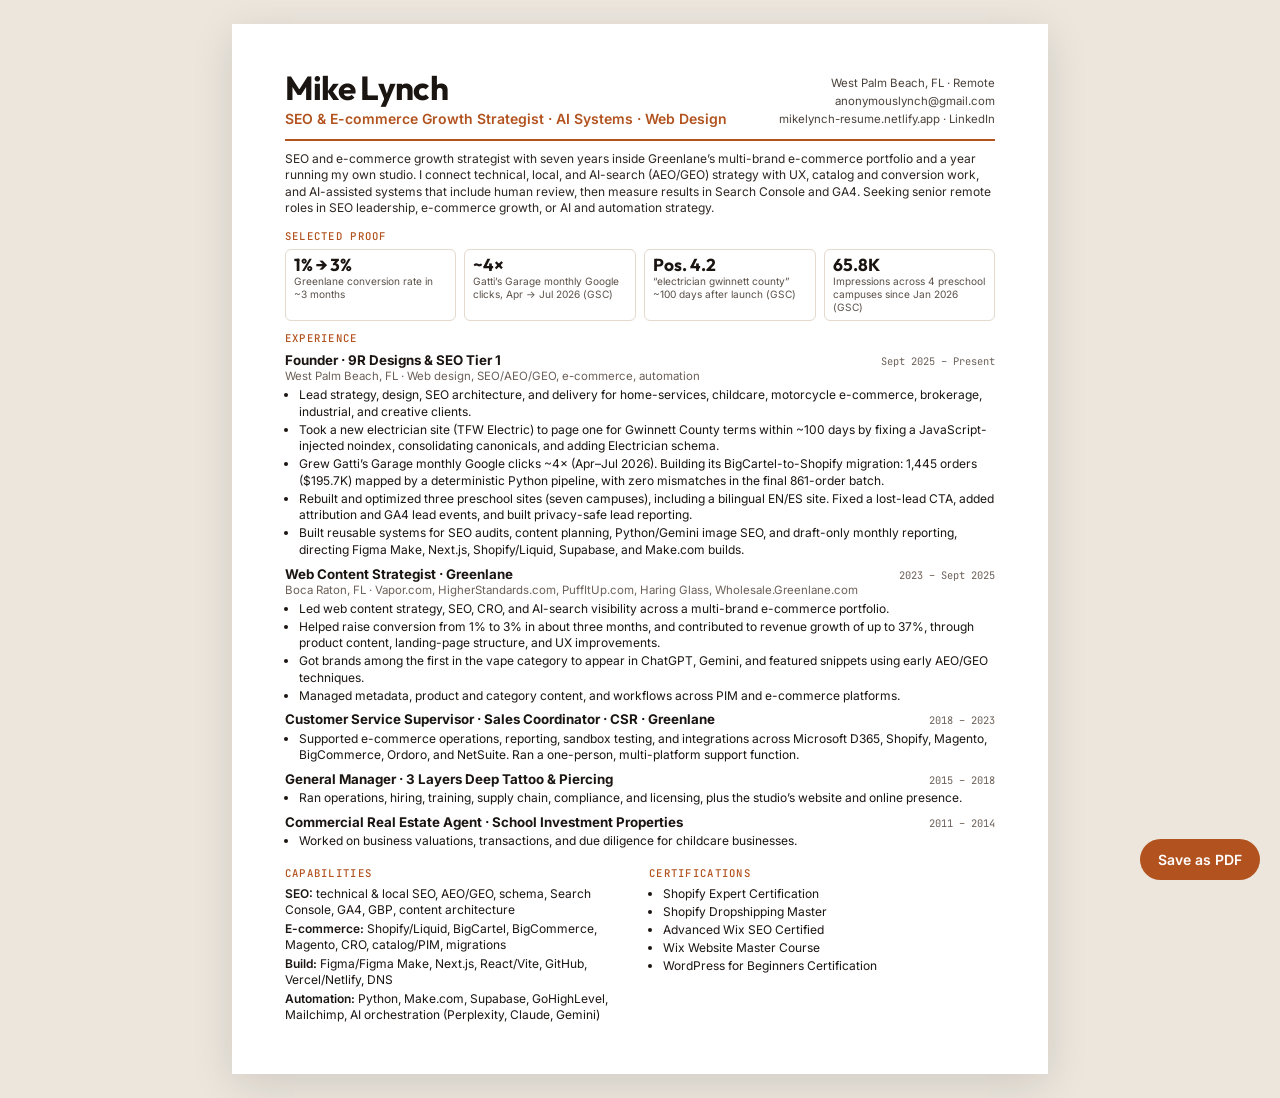
==== resume.html @ 6d274c99 "Proof-led redesign: case studies, role lens, systems explorer, résumé PDF" ====
<!DOCTYPE html>
<html lang="en">
<head>
<meta charset="UTF-8" />
<meta name="viewport" content="width=device-width, initial-scale=1.0" />
<title>Mike Lynch — Résumé</title>
<meta name="robots" content="noindex" />
<link rel="canonical" href="https://mikelynch-resume.netlify.app/" />
<link rel="preconnect" href="https://fonts.googleapis.com" />
<link rel="preconnect" href="https://fonts.gstatic.com" crossorigin />
<link href="https://fonts.googleapis.com/css2?family=Inter:wght@400;500;600;700&family=JetBrains+Mono:wght@500&family=Outfit:wght@600;700;800&display=swap" rel="stylesheet" />
<style>
  @page { size: Letter; margin: 0.4in 0.5in; }
  * { box-sizing: border-box; }
  body { margin: 0; font-family: Inter, system-ui, sans-serif; color: #1b1512; font-size: 9pt; line-height: 1.38; background: #fff; }
  .page { max-width: 8.5in; margin: 0 auto; }
  @media screen { body { background: #ece6dd; padding: 24px 0; } .page { background: #fff; padding: 0.5in 0.55in; box-shadow: 0 10px 40px rgba(0,0,0,.12); } }
  header { display: grid; grid-template-columns: 1fr auto; gap: 12px; align-items: end; padding-bottom: 10px; border-bottom: 2.5px solid #b2531f; }
  h1 { font-family: Outfit, sans-serif; font-size: 25pt; line-height: 1; margin: 0 0 4px; letter-spacing: -0.02em; }
  .title { font-weight: 600; color: #b2531f; font-size: 10.5pt; }
  .contact { text-align: right; font-size: 8.6pt; color: #4b423b; line-height: 1.55; }
  .contact a { color: inherit; text-decoration: none; }
  h2 { font-family: "JetBrains Mono", monospace; font-size: 8pt; text-transform: uppercase; letter-spacing: 0.12em; color: #b2531f; margin: 10px 0 5px; font-weight: 500; }
  .summary { margin-top: 10px; color: #2e2621; }
  .proof { display: grid; grid-template-columns: repeat(4, 1fr); gap: 8px; margin-top: 4px; }
  .proof div { border: 1px solid #e3d9cd; border-radius: 6px; padding: 6px 8px; }
  .proof b { display: block; font-family: Outfit, sans-serif; font-size: 13pt; line-height: 1.1; }
  .proof span { font-size: 7.6pt; color: #5a5048; line-height: 1.3; display: block; }
  .job { margin-bottom: 6px; break-inside: avoid; }
  .job-head { display: flex; justify-content: space-between; gap: 10px; align-items: baseline; }
  .job-head h3 { font-size: 10pt; margin: 0; font-weight: 700; }
  .job-head .date { font-family: "JetBrains Mono", monospace; font-size: 7.8pt; color: #6b6058; white-space: nowrap; }
  .sub { color: #6b6058; font-size: 8.6pt; margin-bottom: 2px; }
  ul { margin: 2px 0 0; padding-left: 14px; }
  li { margin-bottom: 1.5px; }
  .cols { display: grid; grid-template-columns: 1fr 1fr; gap: 4px 18px; }
  .skills p { margin: 0 0 2px; }
  .skills b { font-weight: 600; }
  .projects li b { font-weight: 600; }
  .print-btn { position: fixed; right: 20px; bottom: 20px; background: #b2531f; color: #fff; border: 0; border-radius: 999px; padding: 12px 18px; font: 600 14px Inter, sans-serif; cursor: pointer; }
  @media print { .print-btn { display: none; } }
</style>
</head>
<body>
<div class="page">
  <header>
    <div>
      <h1>Mike Lynch</h1>
      <div class="title">SEO &amp; E-commerce Growth Strategist · AI Systems · Web Design</div>
    </div>
    <div class="contact">
      West Palm Beach, FL · Remote<br />
      <a href="mailto:anonymouslynch@gmail.com">anonymouslynch@gmail.com</a><br />
      <a href="https://mikelynch-resume.netlify.app/">mikelynch-resume.netlify.app</a> · <a href="https://www.linkedin.com/in/michael-lynch-08b52375">LinkedIn</a>
    </div>
  </header>

  <p class="summary">SEO and e-commerce growth strategist with seven years inside Greenlane’s multi-brand e-commerce portfolio and a year running my own studio. I connect technical, local, and AI-search (AEO/GEO) strategy with UX, catalog and conversion work, and AI-assisted systems that include human review, then measure results in Search Console and GA4. Seeking senior remote roles in SEO leadership, e-commerce growth, or AI and automation strategy.</p>

  <h2>Selected proof</h2>
  <div class="proof">
    <div><b>1% → 3%</b><span>Greenlane conversion rate in ~3 months</span></div>
    <div><b>~4×</b><span>Gatti’s Garage monthly Google clicks, Apr → Jul 2026 (GSC)</span></div>
    <div><b>Pos. 4.2</b><span>“electrician gwinnett county” ~100 days after launch (GSC)</span></div>
    <div><b>65.8K</b><span>Impressions across 4 preschool campuses since Jan 2026 (GSC)</span></div>
  </div>

  <h2>Experience</h2>
  <div class="job">
    <div class="job-head"><h3>Founder · 9R Designs &amp; SEO Tier 1</h3><span class="date">Sept 2025 – Present</span></div>
    <div class="sub">West Palm Beach, FL · Web design, SEO/AEO/GEO, e-commerce, automation</div>
    <ul>
      <li>Lead strategy, design, SEO architecture, and delivery for home-services, childcare, motorcycle e-commerce, brokerage, industrial, and creative clients.</li>
      <li>Took a new electrician site (TFW Electric) to page one for Gwinnett County terms within ~100 days by fixing a JavaScript-injected noindex, consolidating canonicals, and adding Electrician schema.</li>
      <li>Grew Gatti’s Garage monthly Google clicks ~4× (Apr–Jul 2026). Building its BigCartel-to-Shopify migration: 1,445 orders ($195.7K) mapped by a deterministic Python pipeline, with zero mismatches in the final 861-order batch.</li>
      <li>Rebuilt and optimized three preschool sites (seven campuses), including a bilingual EN/ES site. Fixed a lost-lead CTA, added attribution and GA4 lead events, and built privacy-safe lead reporting.</li>
      <li>Built reusable systems for SEO audits, content planning, Python/Gemini image SEO, and draft-only monthly reporting, directing Figma Make, Next.js, Shopify/Liquid, Supabase, and Make.com builds.</li>
    </ul>
  </div>
  <div class="job">
    <div class="job-head"><h3>Web Content Strategist · Greenlane</h3><span class="date">2023 – Sept 2025</span></div>
    <div class="sub">Boca Raton, FL · Vapor.com, HigherStandards.com, PuffItUp.com, Haring Glass, Wholesale.Greenlane.com</div>
    <ul>
      <li>Led web content strategy, SEO, CRO, and AI-search visibility across a multi-brand e-commerce portfolio.</li>
      <li>Helped raise conversion from 1% to 3% in about three months, and contributed to revenue growth of up to 37%, through product content, landing-page structure, and UX improvements.</li>
      <li>Got brands among the first in the vape category to appear in ChatGPT, Gemini, and featured snippets using early AEO/GEO techniques.</li>
      <li>Managed metadata, product and category content, and workflows across PIM and e-commerce platforms.</li>
    </ul>
  </div>
  <div class="job">
    <div class="job-head"><h3>Customer Service Supervisor · Sales Coordinator · CSR · Greenlane</h3><span class="date">2018 – 2023</span></div>
    <ul>
      <li>Supported e-commerce operations, reporting, sandbox testing, and integrations across Microsoft D365, Shopify, Magento, BigCommerce, Ordoro, and NetSuite. Ran a one-person, multi-platform support function.</li>
    </ul>
  </div>
  <div class="job">
    <div class="job-head"><h3>General Manager · 3 Layers Deep Tattoo &amp; Piercing</h3><span class="date">2015 – 2018</span></div>
    <ul><li>Ran operations, hiring, training, supply chain, compliance, and licensing, plus the studio’s website and online presence.</li></ul>
  </div>
  <div class="job">
    <div class="job-head"><h3>Commercial Real Estate Agent · School Investment Properties</h3><span class="date">2011 – 2014</span></div>
    <ul><li>Worked on business valuations, transactions, and due diligence for childcare businesses.</li></ul>
  </div>

  <div class="cols">
    <div class="skills">
      <h2>Capabilities</h2>
      <p><b>SEO:</b> technical &amp; local SEO, AEO/GEO, schema, Search Console, GA4, GBP, content architecture</p>
      <p><b>E-commerce:</b> Shopify/Liquid, BigCartel, BigCommerce, Magento, CRO, catalog/PIM, migrations</p>
      <p><b>Build:</b> Figma/Figma Make, Next.js, React/Vite, GitHub, Vercel/Netlify, DNS</p>
      <p><b>Automation:</b> Python, Make.com, Supabase, GoHighLevel, Mailchimp, AI orchestration (Perplexity, Claude, Gemini)</p>
    </div>
    <div>
      <h2>Certifications</h2>
      <ul>
        <li>Shopify Expert Certification</li>
        <li>Shopify Dropshipping Master</li>
        <li>Advanced Wix SEO Certified</li>
        <li>Wix Website Master Course</li>
        <li>WordPress for Beginners Certification</li>
      </ul>
    </div>
  </div>
</div>
<button class="print-btn" type="button" onclick="window.print()">Save as PDF</button>
</body>
</html>
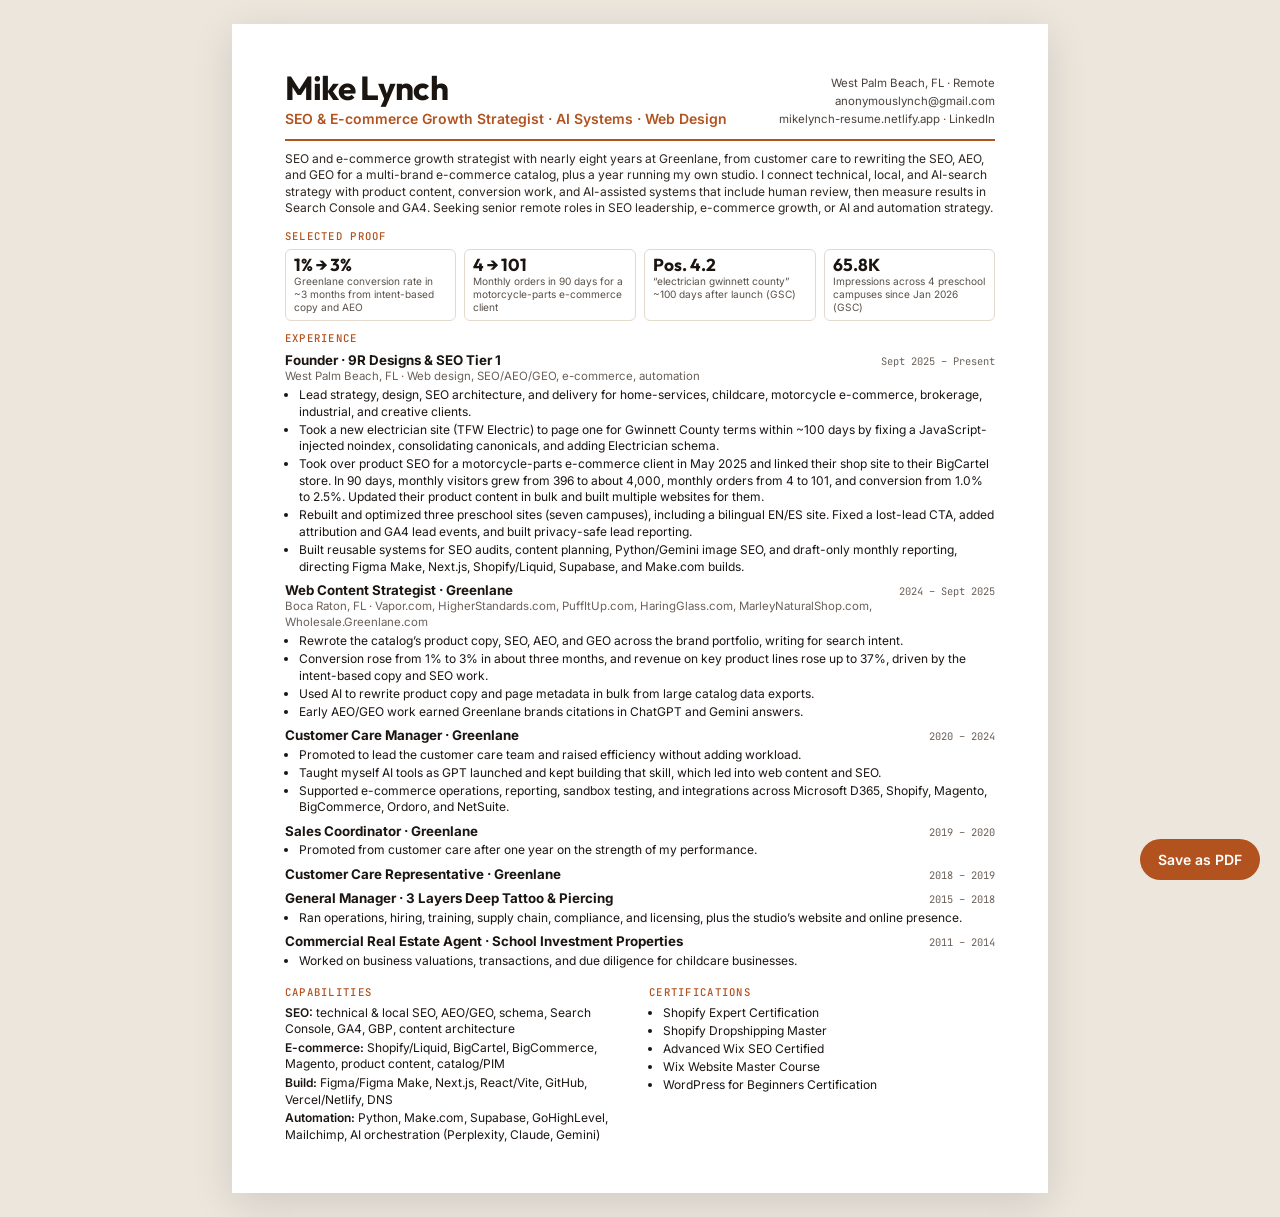
==== commit 88ef0679: "Align resume.html with tailored resumes: accurate Greenlane titles/dates, anonymize moto client, dro" ====
--- a/resume.html
+++ b/resume.html
@@ -55,12 +55,12 @@
     </div>
   </header>
 
-  <p class="summary">SEO and e-commerce growth strategist with seven years inside Greenlane’s multi-brand e-commerce portfolio and a year running my own studio. I connect technical, local, and AI-search (AEO/GEO) strategy with UX, catalog and conversion work, and AI-assisted systems that include human review, then measure results in Search Console and GA4. Seeking senior remote roles in SEO leadership, e-commerce growth, or AI and automation strategy.</p>
+  <p class="summary">SEO and e-commerce growth strategist with nearly eight years at Greenlane, from customer care to rewriting the SEO, AEO, and GEO for a multi-brand e-commerce catalog, plus a year running my own studio. I connect technical, local, and AI-search strategy with product content, conversion work, and AI-assisted systems that include human review, then measure results in Search Console and GA4. Seeking senior remote roles in SEO leadership, e-commerce growth, or AI and automation strategy.</p>
 
   <h2>Selected proof</h2>
   <div class="proof">
-    <div><b>1% → 3%</b><span>Greenlane conversion rate in ~3 months</span></div>
-    <div><b>~4×</b><span>Gatti’s Garage monthly Google clicks, Apr → Jul 2026 (GSC)</span></div>
+    <div><b>1% → 3%</b><span>Greenlane conversion rate in ~3 months from intent-based copy and AEO</span></div>
+    <div><b>4 → 101</b><span>Monthly orders in 90 days for a motorcycle-parts e-commerce client</span></div>
     <div><b>Pos. 4.2</b><span>“electrician gwinnett county” ~100 days after launch (GSC)</span></div>
     <div><b>65.8K</b><span>Impressions across 4 preschool campuses since Jan 2026 (GSC)</span></div>
   </div>
@@ -72,26 +72,35 @@
     <ul>
       <li>Lead strategy, design, SEO architecture, and delivery for home-services, childcare, motorcycle e-commerce, brokerage, industrial, and creative clients.</li>
       <li>Took a new electrician site (TFW Electric) to page one for Gwinnett County terms within ~100 days by fixing a JavaScript-injected noindex, consolidating canonicals, and adding Electrician schema.</li>
-      <li>Grew Gatti’s Garage monthly Google clicks ~4× (Apr–Jul 2026). Building its BigCartel-to-Shopify migration: 1,445 orders ($195.7K) mapped by a deterministic Python pipeline, with zero mismatches in the final 861-order batch.</li>
+      <li>Took over product SEO for a motorcycle-parts e-commerce client in May 2025 and linked their shop site to their BigCartel store. In 90 days, monthly visitors grew from 396 to about 4,000, monthly orders from 4 to 101, and conversion from 1.0% to 2.5%. Updated their product content in bulk and built multiple websites for them.</li>
       <li>Rebuilt and optimized three preschool sites (seven campuses), including a bilingual EN/ES site. Fixed a lost-lead CTA, added attribution and GA4 lead events, and built privacy-safe lead reporting.</li>
       <li>Built reusable systems for SEO audits, content planning, Python/Gemini image SEO, and draft-only monthly reporting, directing Figma Make, Next.js, Shopify/Liquid, Supabase, and Make.com builds.</li>
     </ul>
   </div>
   <div class="job">
-    <div class="job-head"><h3>Web Content Strategist · Greenlane</h3><span class="date">2023 – Sept 2025</span></div>
-    <div class="sub">Boca Raton, FL · Vapor.com, HigherStandards.com, PuffItUp.com, Haring Glass, Wholesale.Greenlane.com</div>
+    <div class="job-head"><h3>Web Content Strategist · Greenlane</h3><span class="date">2024 – Sept 2025</span></div>
+    <div class="sub">Boca Raton, FL · Vapor.com, HigherStandards.com, PuffItUp.com, HaringGlass.com, MarleyNaturalShop.com, Wholesale.Greenlane.com</div>
     <ul>
-      <li>Led web content strategy, SEO, CRO, and AI-search visibility across a multi-brand e-commerce portfolio.</li>
-      <li>Helped raise conversion from 1% to 3% in about three months, and contributed to revenue growth of up to 37%, through product content, landing-page structure, and UX improvements.</li>
-      <li>Got brands among the first in the vape category to appear in ChatGPT, Gemini, and featured snippets using early AEO/GEO techniques.</li>
-      <li>Managed metadata, product and category content, and workflows across PIM and e-commerce platforms.</li>
+      <li>Rewrote the catalog’s product copy, SEO, AEO, and GEO across the brand portfolio, writing for search intent.</li>
+      <li>Conversion rose from 1% to 3% in about three months, and revenue on key product lines rose up to 37%, driven by the intent-based copy and SEO work.</li>
+      <li>Used AI to rewrite product copy and page metadata in bulk from large catalog data exports.</li>
+      <li>Early AEO/GEO work earned Greenlane brands citations in ChatGPT and Gemini answers.</li>
     </ul>
   </div>
   <div class="job">
-    <div class="job-head"><h3>Customer Service Supervisor · Sales Coordinator · CSR · Greenlane</h3><span class="date">2018 – 2023</span></div>
+    <div class="job-head"><h3>Customer Care Manager · Greenlane</h3><span class="date">2020 – 2024</span></div>
     <ul>
-      <li>Supported e-commerce operations, reporting, sandbox testing, and integrations across Microsoft D365, Shopify, Magento, BigCommerce, Ordoro, and NetSuite. Ran a one-person, multi-platform support function.</li>
+      <li>Promoted to lead the customer care team and raised efficiency without adding workload.</li>
+      <li>Taught myself AI tools as GPT launched and kept building that skill, which led into web content and SEO.</li>
+      <li>Supported e-commerce operations, reporting, sandbox testing, and integrations across Microsoft D365, Shopify, Magento, BigCommerce, Ordoro, and NetSuite.</li>
     </ul>
+  </div>
+  <div class="job">
+    <div class="job-head"><h3>Sales Coordinator · Greenlane</h3><span class="date">2019 – 2020</span></div>
+    <ul><li>Promoted from customer care after one year on the strength of my performance.</li></ul>
+  </div>
+  <div class="job">
+    <div class="job-head"><h3>Customer Care Representative · Greenlane</h3><span class="date">2018 – 2019</span></div>
   </div>
   <div class="job">
     <div class="job-head"><h3>General Manager · 3 Layers Deep Tattoo &amp; Piercing</h3><span class="date">2015 – 2018</span></div>
@@ -106,7 +115,7 @@
     <div class="skills">
       <h2>Capabilities</h2>
       <p><b>SEO:</b> technical &amp; local SEO, AEO/GEO, schema, Search Console, GA4, GBP, content architecture</p>
-      <p><b>E-commerce:</b> Shopify/Liquid, BigCartel, BigCommerce, Magento, CRO, catalog/PIM, migrations</p>
+      <p><b>E-commerce:</b> Shopify/Liquid, BigCartel, BigCommerce, Magento, product content, catalog/PIM</p>
       <p><b>Build:</b> Figma/Figma Make, Next.js, React/Vite, GitHub, Vercel/Netlify, DNS</p>
       <p><b>Automation:</b> Python, Make.com, Supabase, GoHighLevel, Mailchimp, AI orchestration (Perplexity, Claude, Gemini)</p>
     </div>
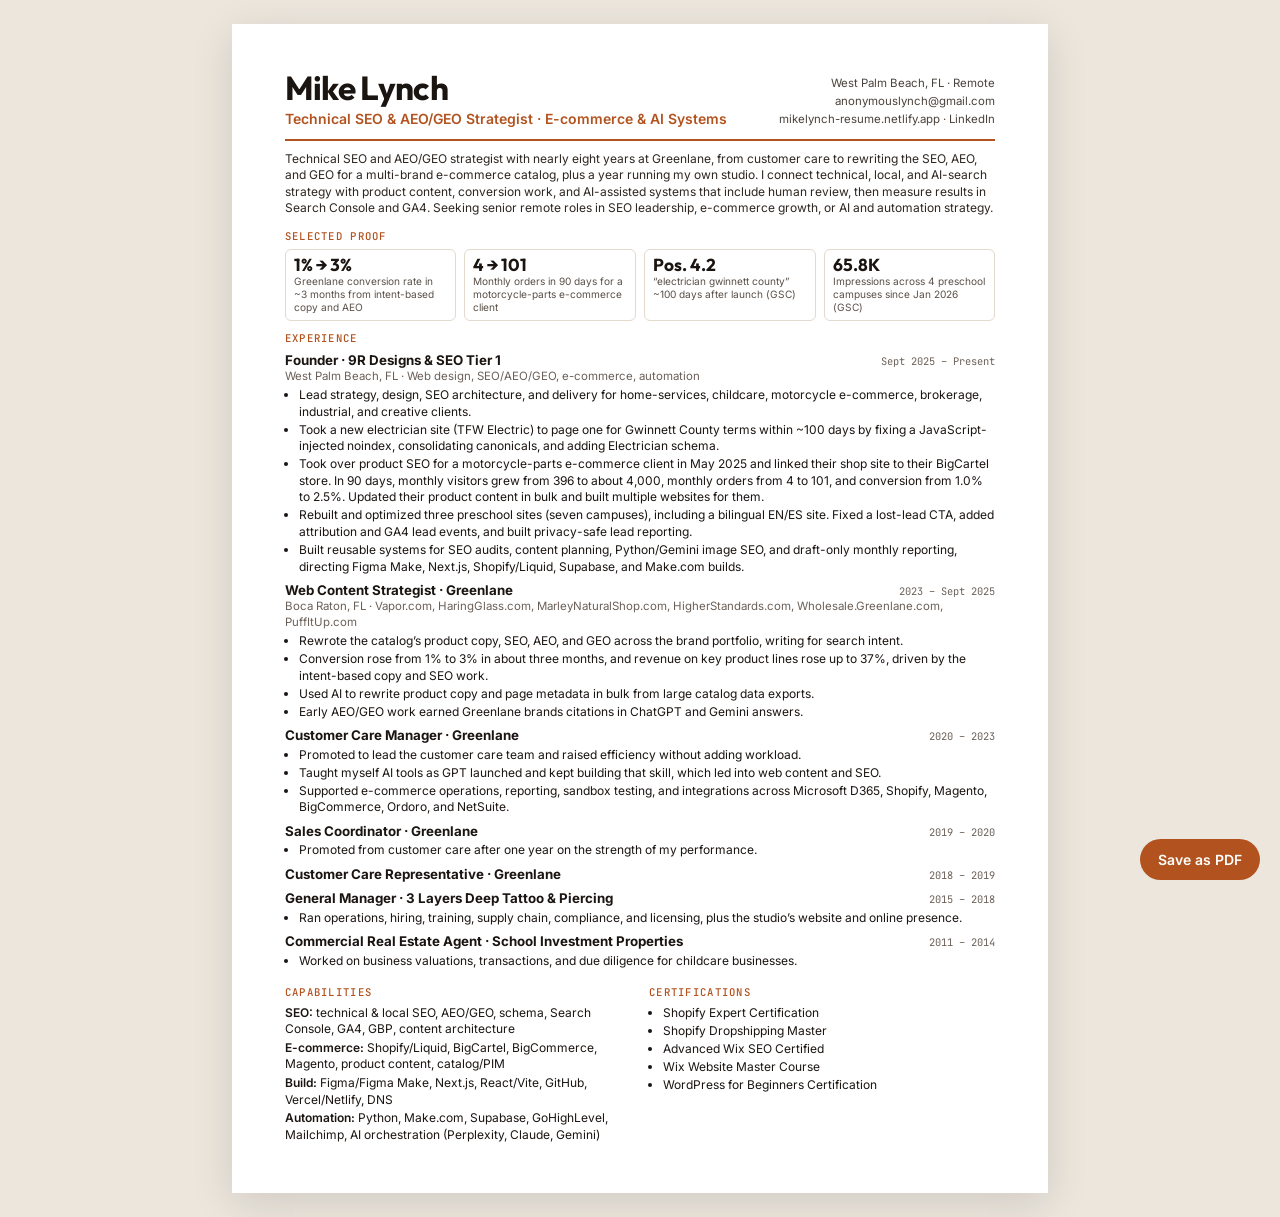
==== commit 0c8d89c2: "Consistency pass: anonymize motorcycle client, add brokerage proof card, fix Greenlane tenure and br" ====
--- a/resume.html
+++ b/resume.html
@@ -10,7 +10,7 @@
 <link rel="preconnect" href="https://fonts.gstatic.com" crossorigin />
 <link href="https://fonts.googleapis.com/css2?family=Inter:wght@400;500;600;700&family=JetBrains+Mono:wght@500&family=Outfit:wght@600;700;800&display=swap" rel="stylesheet" />
 <style>
-  @page { size: Letter; margin: 0.4in 0.5in; }
+  @page { size: Letter; margin: 0.35in 0.45in; }
   * { box-sizing: border-box; }
   body { margin: 0; font-family: Inter, system-ui, sans-serif; color: #1b1512; font-size: 9pt; line-height: 1.38; background: #fff; }
   .page { max-width: 8.5in; margin: 0 auto; }
@@ -39,6 +39,7 @@
   .projects li b { font-weight: 600; }
   .print-btn { position: fixed; right: 20px; bottom: 20px; background: #b2531f; color: #fff; border: 0; border-radius: 999px; padding: 12px 18px; font: 600 14px Inter, sans-serif; cursor: pointer; }
   @media print { .print-btn { display: none; } }
+  @media print { body { font-size: 8.4pt; line-height: 1.32; } h2 { margin: 8px 0 4px; } .job { margin-bottom: 4px; } li { margin-bottom: 0; } }
 </style>
 </head>
 <body>
@@ -46,7 +47,7 @@
   <header>
     <div>
       <h1>Mike Lynch</h1>
-      <div class="title">SEO &amp; E-commerce Growth Strategist · AI Systems · Web Design</div>
+      <div class="title">Technical SEO &amp; AEO/GEO Strategist · E-commerce &amp; AI Systems</div>
     </div>
     <div class="contact">
       West Palm Beach, FL · Remote<br />
@@ -55,7 +56,7 @@
     </div>
   </header>
 
-  <p class="summary">SEO and e-commerce growth strategist with nearly eight years at Greenlane, from customer care to rewriting the SEO, AEO, and GEO for a multi-brand e-commerce catalog, plus a year running my own studio. I connect technical, local, and AI-search strategy with product content, conversion work, and AI-assisted systems that include human review, then measure results in Search Console and GA4. Seeking senior remote roles in SEO leadership, e-commerce growth, or AI and automation strategy.</p>
+  <p class="summary">Technical SEO and AEO/GEO strategist with nearly eight years at Greenlane, from customer care to rewriting the SEO, AEO, and GEO for a multi-brand e-commerce catalog, plus a year running my own studio. I connect technical, local, and AI-search strategy with product content, conversion work, and AI-assisted systems that include human review, then measure results in Search Console and GA4. Seeking senior remote roles in SEO leadership, e-commerce growth, or AI and automation strategy.</p>
 
   <h2>Selected proof</h2>
   <div class="proof">
@@ -78,8 +79,8 @@
     </ul>
   </div>
   <div class="job">
-    <div class="job-head"><h3>Web Content Strategist · Greenlane</h3><span class="date">2024 – Sept 2025</span></div>
-    <div class="sub">Boca Raton, FL · Vapor.com, HigherStandards.com, PuffItUp.com, HaringGlass.com, MarleyNaturalShop.com, Wholesale.Greenlane.com</div>
+    <div class="job-head"><h3>Web Content Strategist · Greenlane</h3><span class="date">2023 – Sept 2025</span></div>
+    <div class="sub">Boca Raton, FL · Vapor.com, HaringGlass.com, MarleyNaturalShop.com, HigherStandards.com, Wholesale.Greenlane.com, PuffItUp.com</div>
     <ul>
       <li>Rewrote the catalog’s product copy, SEO, AEO, and GEO across the brand portfolio, writing for search intent.</li>
       <li>Conversion rose from 1% to 3% in about three months, and revenue on key product lines rose up to 37%, driven by the intent-based copy and SEO work.</li>
@@ -88,7 +89,7 @@
     </ul>
   </div>
   <div class="job">
-    <div class="job-head"><h3>Customer Care Manager · Greenlane</h3><span class="date">2020 – 2024</span></div>
+    <div class="job-head"><h3>Customer Care Manager · Greenlane</h3><span class="date">2020 – 2023</span></div>
     <ul>
       <li>Promoted to lead the customer care team and raised efficiency without adding workload.</li>
       <li>Taught myself AI tools as GPT launched and kept building that skill, which led into web content and SEO.</li>
